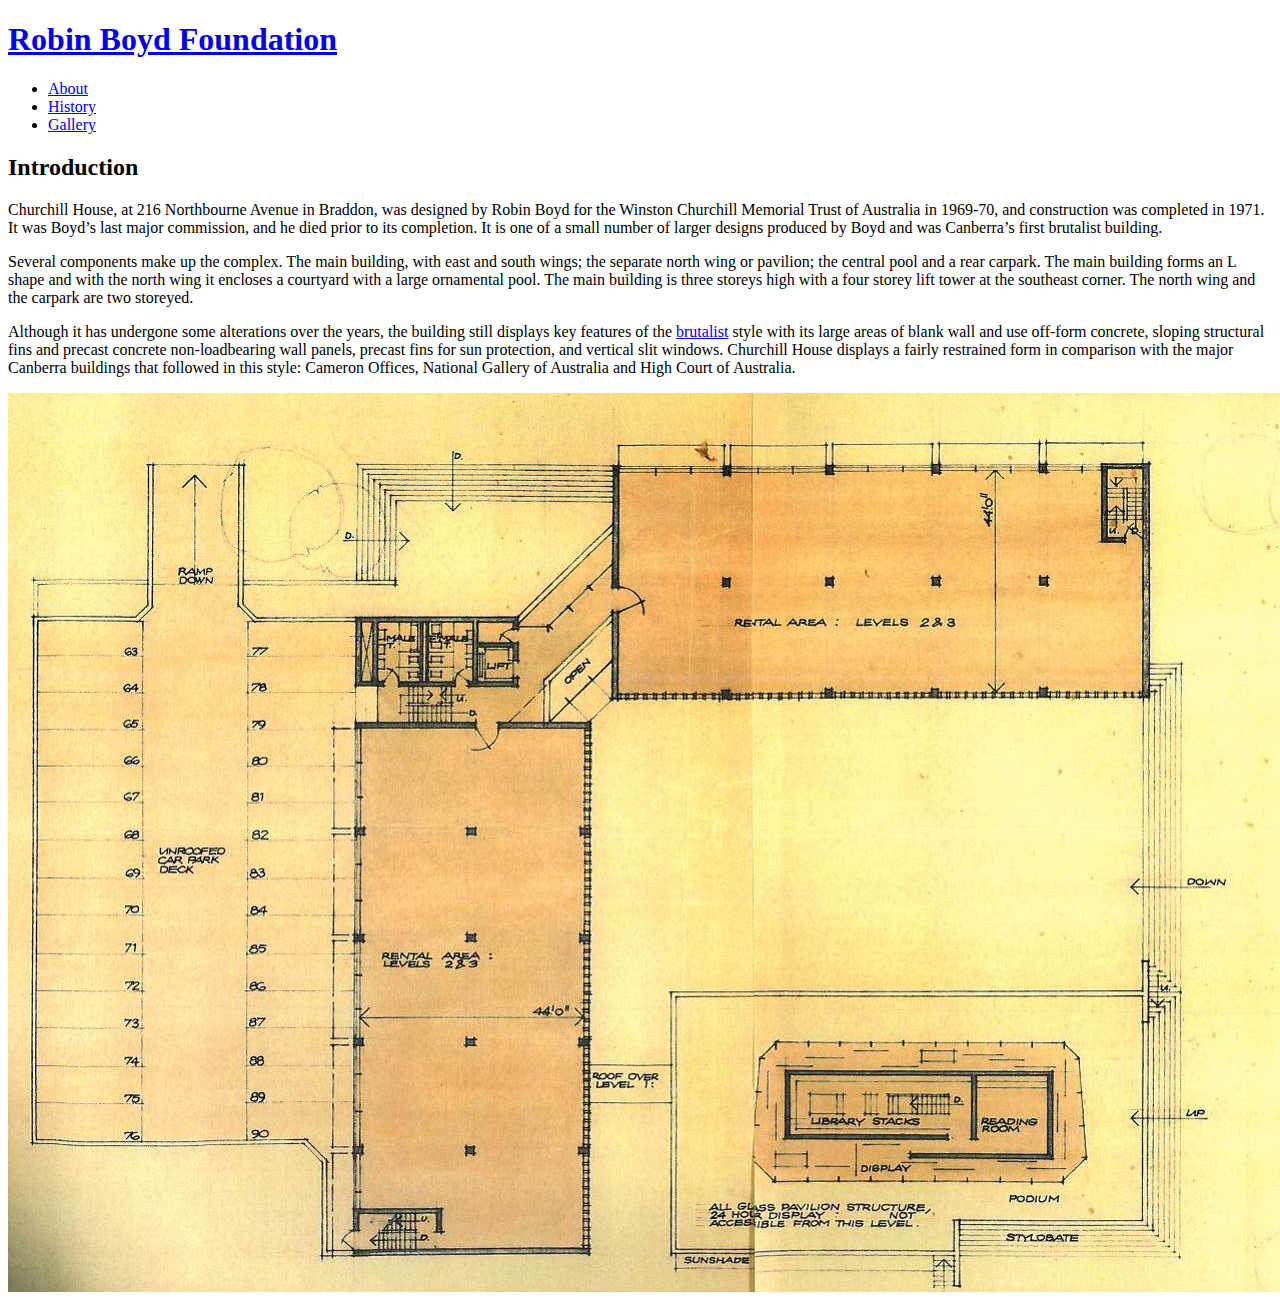
==== Index.html @ 67c18df4 "Validated HTML 5" ====
<!DOCTYPE html>

<html lang="en">

<head>
    <title>Robin Boyd Foundation</title>
    <meta charset="utf-8">
</head> 
    
<body>
     <header>
        <h1><a href="index.html">Robin Boyd Foundation</a></h1>

        <nav>
            <ul>
                <li><a href="about.html">About</a></li>
                <li><a href="history.html">History</a></li>
                <li><a href="gallery.html">Gallery</a></li>
            </ul>

        </nav>
    </header>

    <main>
        <h2>Introduction</h2>

        <p>Churchill House, at 216 Northbourne Avenue in Braddon, was designed by Robin Boyd for the Winston Churchill Memorial Trust of Australia in 1969-70, and construction was completed in 1971. It was Boyd’s last major commission, and he died prior to its completion. It is one of a small number of larger designs produced by Boyd and was Canberra’s first brutalist building.</p>

        <p>Several components make up the complex. The main building, with east and south wings; the separate north wing or pavilion; the central pool and a rear carpark. The main building forms an L shape and with the north wing it encloses a courtyard with a large ornamental pool. The main building is three storeys high with a four storey lift tower at the southeast corner. The north wing and the carpark are two storeyed.</p>

        <p>Although it has undergone some alterations over the years, the building still displays key features of the <a href="https://en.wikipedia.org/wiki/Brutalist_architecture">brutalist</a> style with its large areas of blank wall and use off-form concrete, sloping structural fins and precast concrete non-loadbearing wall panels, precast fins for sun protection, and vertical slit windows. Churchill House displays a fairly restrained form in comparison with the major Canberra buildings that followed in this style: Cameron Offices, National Gallery of Australia and High Court of Australia.</p>
        
        <img src="assets/images/floor_plan.jpg" alt="Churchill Floor Plan">

    </main>

    <footer>


    </footer>

    </body>

</html>
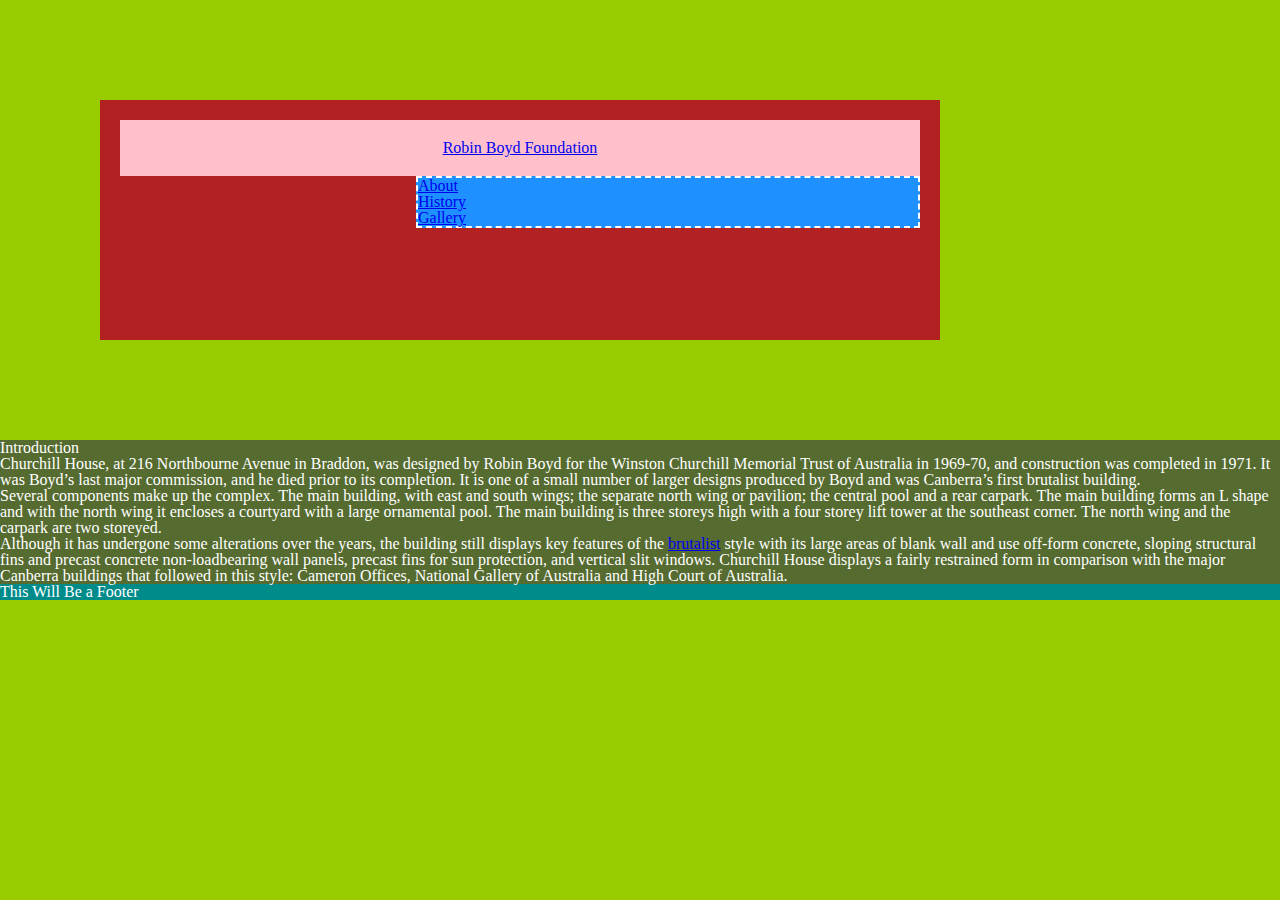
==== commit c12476ba: "Checkpoint 1" ====
--- a/Index.html
+++ b/Index.html
@@ -5,6 +5,9 @@
 <head>
     <title>Robin Boyd Foundation</title>
     <meta charset="utf-8">
+    <link href="assets/css/reset.css" rel="stylesheet" >
+    <link href="assets/css/styles.css" rel="stylesheet" >
+    
 </head> 
     
 <body>
@@ -30,12 +33,12 @@
 
         <p>Although it has undergone some alterations over the years, the building still displays key features of the <a href="https://en.wikipedia.org/wiki/Brutalist_architecture">brutalist</a> style with its large areas of blank wall and use off-form concrete, sloping structural fins and precast concrete non-loadbearing wall panels, precast fins for sun protection, and vertical slit windows. Churchill House displays a fairly restrained form in comparison with the major Canberra buildings that followed in this style: Cameron Offices, National Gallery of Australia and High Court of Australia.</p>
         
-        <img src="assets/images/floor_plan.jpg" alt="Churchill Floor Plan">
+<!--        <img src="assets/images/floor_plan.jpg" alt="Churchill Floor Plan">-->
 
     </main>
 
     <footer>
-
+        <p>This Will Be a Footer</p>
 
     </footer>
 
--- a/assets/css/styles.css
+++ b/assets/css/styles.css
@@ -0,0 +1,35 @@
+body {
+    background-color: #99cc00; 
+    color: #ffffff;
+}
+
+header {
+    background-color: firebrick;
+    height: 200px;
+    width: 800px;
+    margin: 100px;
+    padding: 20px;
+}
+
+h1 {
+    background-color: pink;
+    text-align: center;
+    padding-top: 20px;
+    padding-bottom: 20px;
+/*    display: inline-block;*/
+}
+
+nav {
+    background-color: dodgerblue;
+    border: 2px dashed white; 
+    width: 500px;
+    float: right; 
+}
+
+Main {
+    background-color: darkolivegreen;
+}
+
+footer {
+    background-color: darkcyan;
+}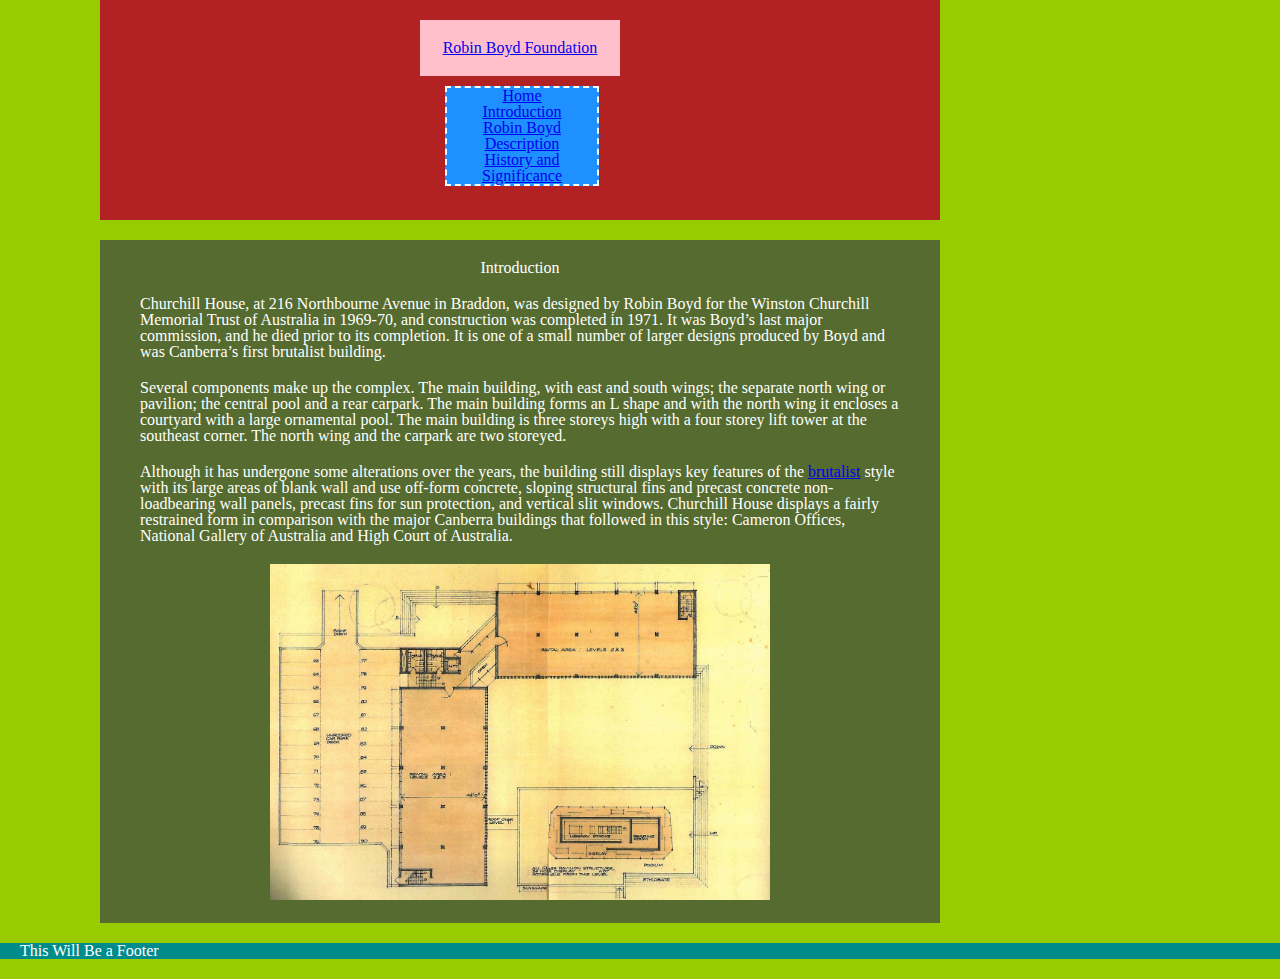
==== commit 260ba289: "Checkpoint 2" ====
--- a/Index.html
+++ b/Index.html
@@ -16,9 +16,11 @@
 
         <nav>
             <ul>
-                <li><a href="about.html">About</a></li>
-                <li><a href="history.html">History</a></li>
-                <li><a href="gallery.html">Gallery</a></li>
+                <li><a href="home.html">Home</a></li> 
+                <li><a href="introduction.html">Introduction</a></li>
+                <li><a href="robinboyd.html">Robin Boyd</a></li>
+                <li><a href="description.html">Description</a></li>
+                <li><a href="historyandsignificance.html">History and Significance</a></li>
             </ul>
 
         </nav>
@@ -33,7 +35,7 @@
 
         <p>Although it has undergone some alterations over the years, the building still displays key features of the <a href="https://en.wikipedia.org/wiki/Brutalist_architecture">brutalist</a> style with its large areas of blank wall and use off-form concrete, sloping structural fins and precast concrete non-loadbearing wall panels, precast fins for sun protection, and vertical slit windows. Churchill House displays a fairly restrained form in comparison with the major Canberra buildings that followed in this style: Cameron Offices, National Gallery of Australia and High Court of Australia.</p>
         
-<!--        <img src="assets/images/floor_plan.jpg" alt="Churchill Floor Plan">-->
+        <img src="assets/images/floor_plan.jpg" alt="Churchill Floor Plan">
 
     </main>
 
--- a/assets/css/styles.css
+++ b/assets/css/styles.css
@@ -1,33 +1,64 @@
 body {
     background-color: #99cc00; 
     color: #ffffff;
+
 }
 
 header {
     background-color: firebrick;
-    height: 200px;
+    height: 180px;
     width: 800px;
-    margin: 100px;
+    margin-left: 100px;
+    margin-bottom: 20px;
     padding: 20px;
 }
 
 h1 {
+    width: 200px;
+    margin-left: 300px;
+    margin-bottom: 10px;
     background-color: pink;
     text-align: center;
     padding-top: 20px;
     padding-bottom: 20px;
+    
 /*    display: inline-block;*/
 }
 
 nav {
     background-color: dodgerblue;
     border: 2px dashed white; 
-    width: 500px;
-    float: right; 
+    width: 150px;
+    margin-left: 325px;
+    text-align: center;
+/*    float: left; */
+}
+
+H2 {
+    text-align: center;
+    margin-bottom: 20px;
+    
 }
 
 Main {
     background-color: darkolivegreen;
+    width: 800px;
+    margin-left: 100px;
+    text-align: left;
+    padding: 20px
+        
+}
+
+p {
+    margin: 20px;
+    
+}
+
+img {
+    width: 500px;
+    margin-left: 150px;
+/*    margin: 150px;*/
+    
 }
 
 footer {
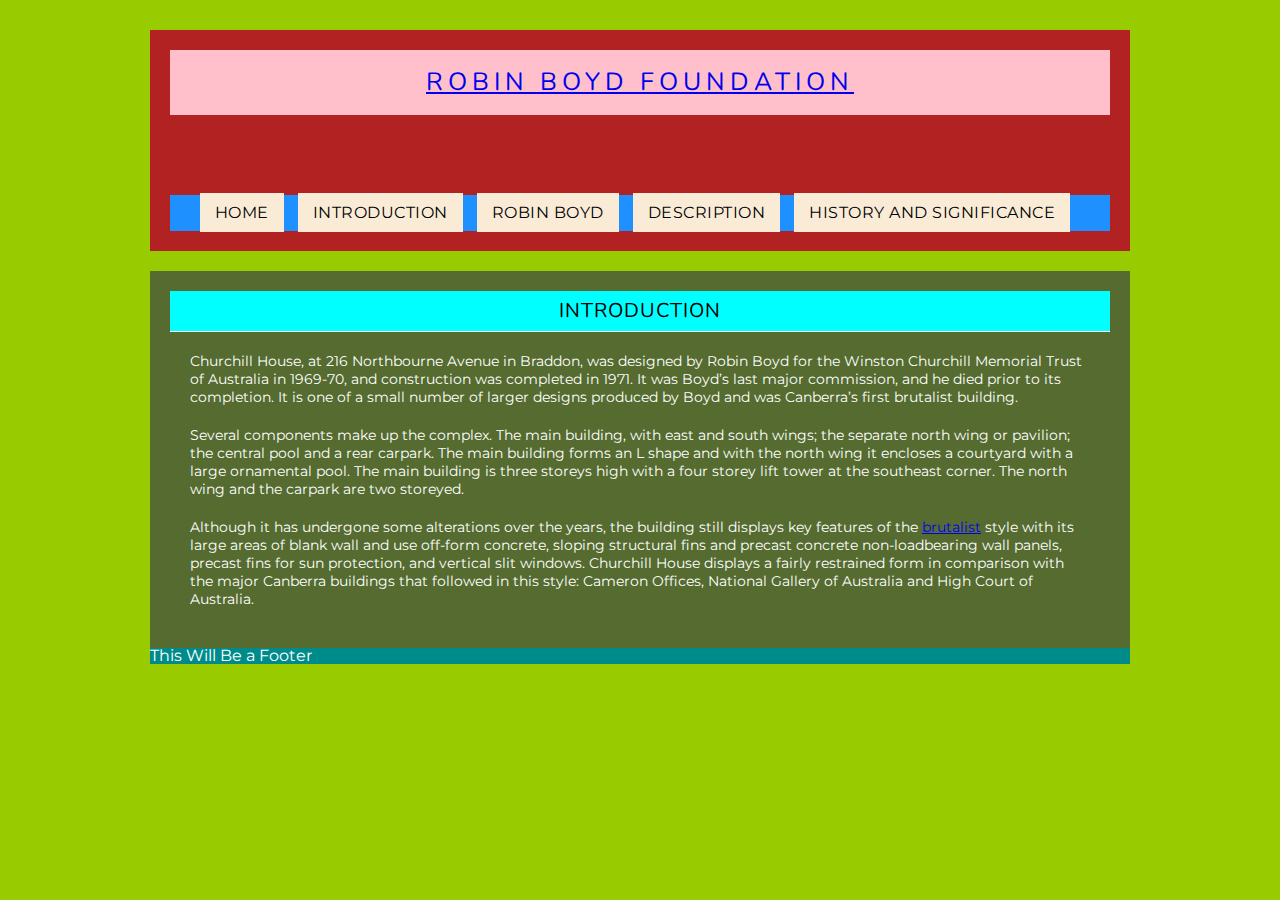
==== commit 74b4db58: "Check point 3" ====
--- a/Index.html
+++ b/Index.html
@@ -11,8 +11,9 @@
 </head> 
     
 <body>
+    <div class="wrapper">
      <header>
-        <h1><a href="index.html">Robin Boyd Foundation</a></h1>
+        <h1><a href="index.html">ROBIN BOYD FOUNDATION</a></h1>
 
         <nav>
             <ul>
@@ -27,7 +28,7 @@
     </header>
 
     <main>
-        <h2>Introduction</h2>
+        <h2>INTRODUCTION</h2>
 
         <p>Churchill House, at 216 Northbourne Avenue in Braddon, was designed by Robin Boyd for the Winston Churchill Memorial Trust of Australia in 1969-70, and construction was completed in 1971. It was Boyd’s last major commission, and he died prior to its completion. It is one of a small number of larger designs produced by Boyd and was Canberra’s first brutalist building.</p>
 
@@ -35,7 +36,7 @@
 
         <p>Although it has undergone some alterations over the years, the building still displays key features of the <a href="https://en.wikipedia.org/wiki/Brutalist_architecture">brutalist</a> style with its large areas of blank wall and use off-form concrete, sloping structural fins and precast concrete non-loadbearing wall panels, precast fins for sun protection, and vertical slit windows. Churchill House displays a fairly restrained form in comparison with the major Canberra buildings that followed in this style: Cameron Offices, National Gallery of Australia and High Court of Australia.</p>
         
-        <img src="assets/images/floor_plan.jpg" alt="Churchill Floor Plan">
+<!--        <img src="assets/images/floor_plan.jpg" alt="Churchill Floor Plan">-->
 
     </main>
 
@@ -43,7 +44,7 @@
         <p>This Will Be a Footer</p>
 
     </footer>
-
+    </div>
     </body>
 
 </html>
--- a/assets/css/styles.css
+++ b/assets/css/styles.css
@@ -1,66 +1,139 @@
+@import url('https://fonts.googleapis.com/css?family=Lato|Montserrat|Nunito:400,600&display=swap');
+
 body {
-    background-color: #99cc00; 
+    background-color: #99cc00;
     color: #ffffff;
+
+    /*    make sure you set family and size on body*/
+    /*    font family has order, 1st and then fall backs*/
+
+    font-family: 'Montserrat', sans-serif;
+    font-size: 16px;
+
+
+    /* typography*/
+
+}
+
+h1,
+h2,
+h3,
+h4,
+h5,
+h6 {
+    font-family: 'Nunito', sans-serif;
+    margin-bottom: 80px;
+
+}
+
+h1 {
+    /*    width: 200px;*/
+    /*    margin-left: 365px;*/
+    background-color: pink;
+    text-decoration: none;
+    text-align: center;
+    padding-top: 20px;
+    padding-bottom: 20px;
+    font-size: 25px;
+    letter-spacing: 5px;
+    /*    display: inline-block;*/
+}
+
+h2 {
+    text-align: center;
+    margin-bottom: 20px;
+    font-size: 20px;
+    border-bottom: 1px solid white;
+    padding-bottom: 10px;
+    padding-top: 10px;
+    letter-spacing: 1px;
+    color: #000000;
+    background-color: aqua;
+    /*    font-weight: bold;*/
+
+}
+
+h3 {
+    font-size: 18px;
+
+}
+
+main p {
+    font-size: 14px;
+    line-height: 18px;
+    margin-bottom: 20px;
+    margin-left: 20px;
+    margin-right: 20px;
+    /*typography end*/
+
+}
+
+/*main containers*/
+
+.wrapper {
+    width: 980px;
+    /*    TOP RIGHT BOTTOM LEFT*/
+    margin: 30px auto 0px auto;
 
 }
 
 header {
     background-color: firebrick;
-    height: 180px;
-    width: 800px;
-    margin-left: 100px;
+    /*    height: 180px;*/
+    /*    width: 800px;*/
+    /*    margin-left: 100px;*/
     margin-bottom: 20px;
     padding: 20px;
 }
 
-h1 {
-    width: 200px;
-    margin-left: 300px;
-    margin-bottom: 10px;
-    background-color: pink;
-    text-align: center;
-    padding-top: 20px;
-    padding-bottom: 20px;
-    
-/*    display: inline-block;*/
-}
+/*navigation items*/
 
 nav {
     background-color: dodgerblue;
-    border: 2px dashed white; 
-    width: 150px;
-    margin-left: 325px;
+    /*    border: 2px dashed white;*/
+    /*    width: 600px;*/
+    /*    margin-left: 365px;*/
     text-align: center;
-/*    float: left; */
+    text-transform: uppercase;
+    padding: 10px;
+    /*    float: left; */
 }
 
-H2 {
-    text-align: center;
-    margin-bottom: 20px;
-    
+nav ul li {
+    display: inline;
+    margin-right: 10px;
+
 }
+
+nav ul li a {
+    color: black;
+    text-decoration: none;
+    background-color: antiquewhite;
+    padding: 10px 15px;
+    letter-spacing: 0.5px;
+}
+
+nav ul li a:hover {
+    background-color: aqua;
+}
+
+/*navigation end*/
 
 Main {
     background-color: darkolivegreen;
-    width: 800px;
-    margin-left: 100px;
+    /*    width: 800px;*/
+    /*    margin-left: 100px;*/
     text-align: left;
     padding: 20px
-        
-}
-
-p {
-    margin: 20px;
-    
 }
 
 img {
     width: 500px;
     margin-left: 150px;
-/*    margin: 150px;*/
-    
+    /*    margin: 150px;*/
+
 }
 
 footer {
     background-color: darkcyan;
-}+}
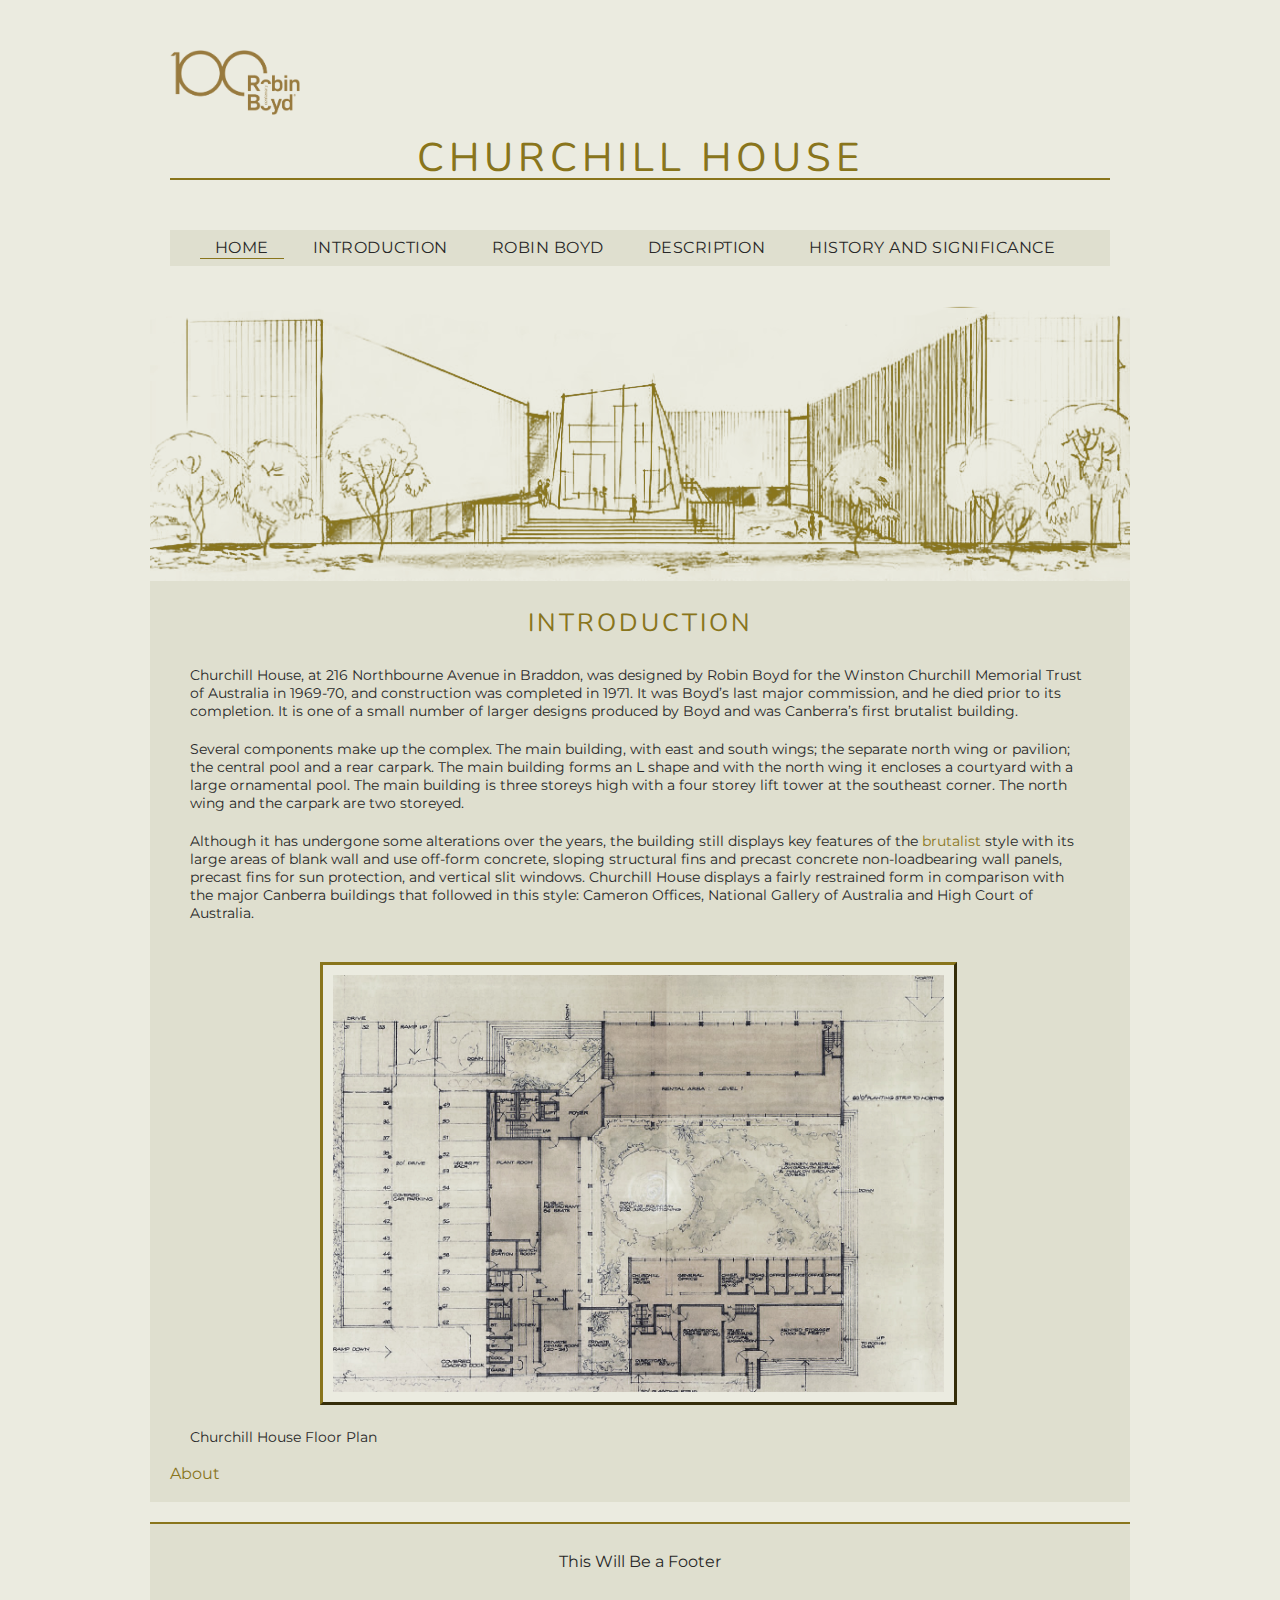
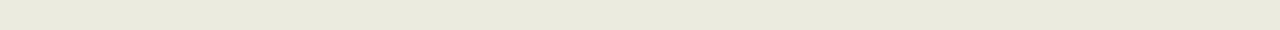
==== commit 9931353a: "Checkpoint 2/07/2019" ====
--- a/Index.html
+++ b/Index.html
@@ -3,48 +3,72 @@
 <html lang="en">
 
 <head>
-    <title>Robin Boyd Foundation</title>
+    <title>Churchill House</title>
     <meta charset="utf-8">
-    <link href="assets/css/reset.css" rel="stylesheet" >
-    <link href="assets/css/styles.css" rel="stylesheet" >
-    
-</head> 
-    
+    <link href="assets/css/reset.css" rel="stylesheet">
+    <link href="assets/css/styles.css" rel="stylesheet">
+
+</head>
+
 <body>
     <div class="wrapper">
-     <header>
-        <h1><a href="index.html">ROBIN BOYD FOUNDATION</a></h1>
+        <header>
 
-        <nav>
-            <ul>
-                <li><a href="home.html">Home</a></li> 
-                <li><a href="introduction.html">Introduction</a></li>
-                <li><a href="robinboyd.html">Robin Boyd</a></li>
-                <li><a href="description.html">Description</a></li>
-                <li><a href="historyandsignificance.html">History and Significance</a></li>
-            </ul>
+            <a href="home.html"><img src="assets/images/robin_boyd_100.png" alt="Robin Boyd 100" class="mainlogo"></a>
 
-        </nav>
-    </header>
+            <h1><a href="index.html">Churchill House</a></h1>
 
-    <main>
-        <h2>INTRODUCTION</h2>
+            <nav>
+                <ul>
+                    <li><a href="index.html" class="currentpage">Home</a></li>
+                    <li><a href="introduction.html">Introduction</a></li>
+                    <li><a href="robinboyd.html">Robin Boyd</a></li>
+                    <li><a href="description.html">Description</a></li>
+                    <li><a href="historyandsignificance.html">History and Significance</a></li>
+                </ul>
 
-        <p>Churchill House, at 216 Northbourne Avenue in Braddon, was designed by Robin Boyd for the Winston Churchill Memorial Trust of Australia in 1969-70, and construction was completed in 1971. It was Boyd’s last major commission, and he died prior to its completion. It is one of a small number of larger designs produced by Boyd and was Canberra’s first brutalist building.</p>
+            </nav>
+        </header>
 
-        <p>Several components make up the complex. The main building, with east and south wings; the separate north wing or pavilion; the central pool and a rear carpark. The main building forms an L shape and with the north wing it encloses a courtyard with a large ornamental pool. The main building is three storeys high with a four storey lift tower at the southeast corner. The north wing and the carpark are two storeyed.</p>
+        <div class="hero">
+            <!--            image set in css-->
 
-        <p>Although it has undergone some alterations over the years, the building still displays key features of the <a href="https://en.wikipedia.org/wiki/Brutalist_architecture">brutalist</a> style with its large areas of blank wall and use off-form concrete, sloping structural fins and precast concrete non-loadbearing wall panels, precast fins for sun protection, and vertical slit windows. Churchill House displays a fairly restrained form in comparison with the major Canberra buildings that followed in this style: Cameron Offices, National Gallery of Australia and High Court of Australia.</p>
-        
-<!--        <img src="assets/images/floor_plan.jpg" alt="Churchill Floor Plan">-->
+        </div>
 
-    </main>
+        <main>
+            <h2>INTRODUCTION</h2>
 
-    <footer>
-        <p>This Will Be a Footer</p>
+            <div class="text-container">
 
-    </footer>
+                <p>Churchill House, at 216 Northbourne Avenue in Braddon, was designed by Robin Boyd for the Winston Churchill Memorial Trust of Australia in 1969-70, and construction was completed in 1971. It was Boyd’s last major commission, and he died prior to its completion. It is one of a small number of larger designs produced by Boyd and was Canberra’s first brutalist building.</p>
+
+                <p>Several components make up the complex. The main building, with east and south wings; the separate north wing or pavilion; the central pool and a rear carpark. The main building forms an L shape and with the north wing it encloses a courtyard with a large ornamental pool. The main building is three storeys high with a four storey lift tower at the southeast corner. The north wing and the carpark are two storeyed.</p>
+
+                <p>Although it has undergone some alterations over the years, the building still displays key features of the <a href="https://en.wikipedia.org/wiki/Brutalist_architecture">brutalist</a> style with its large areas of blank wall and use off-form concrete, sloping structural fins and precast concrete non-loadbearing wall panels, precast fins for sun protection, and vertical slit windows. Churchill House displays a fairly restrained form in comparison with the major Canberra buildings that followed in this style: Cameron Offices, National Gallery of Australia and High Court of Australia.</p>
+
+                <img src="assets/images/churchill-house-19.edit.jpg" alt="Churchill Floor Plan" class="leftimg">
+
+                <p>Churchill House Floor Plan</p>
+
+                <a href="about.html">About</a>
+
+            </div>
+
+
+
+            <!--            <img src="assets/images/floor_plan.jpg" alt="Churchill Floor Plan" class="leftimg">-->
+
+            <!--            <img src="assets/images/churchill-house-4.jpg" alt="Main Banner" class="leftimg">-->
+
+
+
+        </main>
+
+        <footer>
+            <p>This Will Be a Footer</p>
+
+        </footer>
     </div>
-    </body>
+</body>
 
 </html>
--- a/assets/css/styles.css
+++ b/assets/css/styles.css
@@ -1,8 +1,8 @@
 @import url('https://fonts.googleapis.com/css?family=Lato|Montserrat|Nunito:400,600&display=swap');
 
 body {
-    background-color: #99cc00;
-    color: #ffffff;
+    background-color: #ebebe0;
+    color: #282828;
 
     /*    make sure you set family and size on body*/
     /*    font family has order, 1st and then fall backs*/
@@ -10,11 +10,14 @@
     font-family: 'Montserrat', sans-serif;
     font-size: 16px;
 
-
-    /* typography*/
-
-}
-
+}
+
+.mainlogo {
+    width: 130px;
+
+}
+
+/* typography*/
 h1,
 h2,
 h3,
@@ -22,43 +25,50 @@
 h5,
 h6 {
     font-family: 'Nunito', sans-serif;
-    margin-bottom: 80px;
-
-}
-
+}
+
+/*robin boyd heading*/
 h1 {
+    color: #89751c;
+    font-size: 40px;
+    text-transform: uppercase;
+    letter-spacing: 5px;
+    text-decoration: none;
+    text-align: center;
+    padding-top: 20px;
+    border-bottom: 2px solid #89751c;
+    /*    padding-bottom: 60px;*/
     /*    width: 200px;*/
-    /*    margin-left: 365px;*/
-    background-color: pink;
-    text-decoration: none;
-    text-align: center;
-    padding-top: 20px;
-    padding-bottom: 20px;
+    /*        margin-left: 365px;*/
+    /*    background-color: pink;*/
+    /*    font-weight: bold;*/
+    /*        display: inline-block;*/
+}
+
+/*introduction*/
+h2 {
+    color: #89751c;
     font-size: 25px;
-    letter-spacing: 5px;
-    /*    display: inline-block;*/
-}
-
-h2 {
-    text-align: center;
-    margin-bottom: 20px;
-    font-size: 20px;
-    border-bottom: 1px solid white;
+    letter-spacing: 3px;
+    text-align: center;
+    margin-bottom: 20px;
     padding-bottom: 10px;
     padding-top: 10px;
-    letter-spacing: 1px;
-    color: #000000;
-    background-color: aqua;
+    /*    border-bottom: 1px solid white;*/
+    /*    background-color: aqua;*/
     /*    font-weight: bold;*/
 
 }
 
+/*n/a ATM*/
 h3 {
     font-size: 18px;
 
 }
 
+/*paragraph*/
 main p {
+    color: 282828;
     font-size: 14px;
     line-height: 18px;
     margin-bottom: 20px;
@@ -68,34 +78,66 @@
 
 }
 
+.text-container {
+    /*    width: 70%;*/
+}
+
+/*anchor style*/
+
+/*color of defult link - untouched*/
+a {
+    color: #89751c;
+    text-decoration: none;
+    /*    background-color: black;*/
+}
+
+/*hovered over the link*/
+a:hover {
+    font-weight: bold;
+    /*    text-decoration: underline;*/
+}
+
+/*link appearance after being visited*/
+a:visited {
+    /*    color: darkgrey;*/
+}
+
+/*holding the link down*/
+a:active {
+    color: black;
+}
+
+
 /*main containers*/
 
 .wrapper {
     width: 980px;
     /*    TOP RIGHT BOTTOM LEFT*/
-    margin: 30px auto 0px auto;
+    margin: 30px auto 30px auto;
 
 }
 
 header {
-    background-color: firebrick;
+    /*    background-color: firebrick;*/
+    margin-bottom: 20px;
+    padding: 20px;
     /*    height: 180px;*/
     /*    width: 800px;*/
     /*    margin-left: 100px;*/
-    margin-bottom: 20px;
-    padding: 20px;
 }
 
 /*navigation items*/
 
 nav {
-    background-color: dodgerblue;
-    /*    border: 2px dashed white;*/
-    /*    width: 600px;*/
-    /*    margin-left: 365px;*/
+    /*    background-color: dodgerblue;*/
+    background-color: #DFDFCF;
     text-align: center;
     text-transform: uppercase;
     padding: 10px;
+    margin-top: 50px;
+    /*        border: 2px outset #89751c;*/
+    /*        width: 980px;*/
+    /*    margin-left: 365px;*/
     /*    float: left; */
 }
 
@@ -106,34 +148,70 @@
 }
 
 nav ul li a {
-    color: black;
-    text-decoration: none;
-    background-color: antiquewhite;
-    padding: 10px 15px;
+    color: #282828;
     letter-spacing: 0.5px;
+    text-decoration: none;
+    padding: 1px 15px;
+    /*    padding: 10px 15px;*/
+    /*    background-color: antiquewhite;*/
+
+
 }
 
 nav ul li a:hover {
-    background-color: aqua;
-}
+    text-decoration: none;
+    border-bottom: 1px solid #89751c;
+    /*    background-color: aqua;*/
+
+}
+
+nav ul li a.currentpage {
+    text-decoration: none;
+    border-bottom: 1px solid #89751c;
+    /*    font-weight: bold;*/
+
+}
+
+nav ul li a:visited {
+    color: 282828;
+}
+
 
 /*navigation end*/
 
+.hero {
+    min-height: 275px;
+    background-image: url(../images/churchill_banner.png);
+    background-repeat: no-repeat;
+    background-size: cover;
+    background-position: top;
+    /*    background-color: aqua*/
+}
+
 Main {
-    background-color: darkolivegreen;
+    /*    background-color: darkolivegreen;*/
+    background-color: #DFDFCF;
+    overflow: auto;
+    text-align: left;
+    padding: 20px;
+    margin-bottom: 20px;
     /*    width: 800px;*/
     /*    margin-left: 100px;*/
-    text-align: left;
-    padding: 20px
-}
-
-img {
-    width: 500px;
-    margin-left: 150px;
-    /*    margin: 150px;*/
-
+
+}
+
+.leftimg {
+    background-color: #ebebe0;
+    width: 65%;
+    border: 3px outset #89751c;
+    padding: 10px;
+    margin: 20px 150px;
+    /*    float: right;*/
 }
 
 footer {
-    background-color: darkcyan;
-}
+    background-color: #DFDFCF;
+    text-align: center;
+    padding: 30px;
+    border-top: 2px solid #89751c
+}
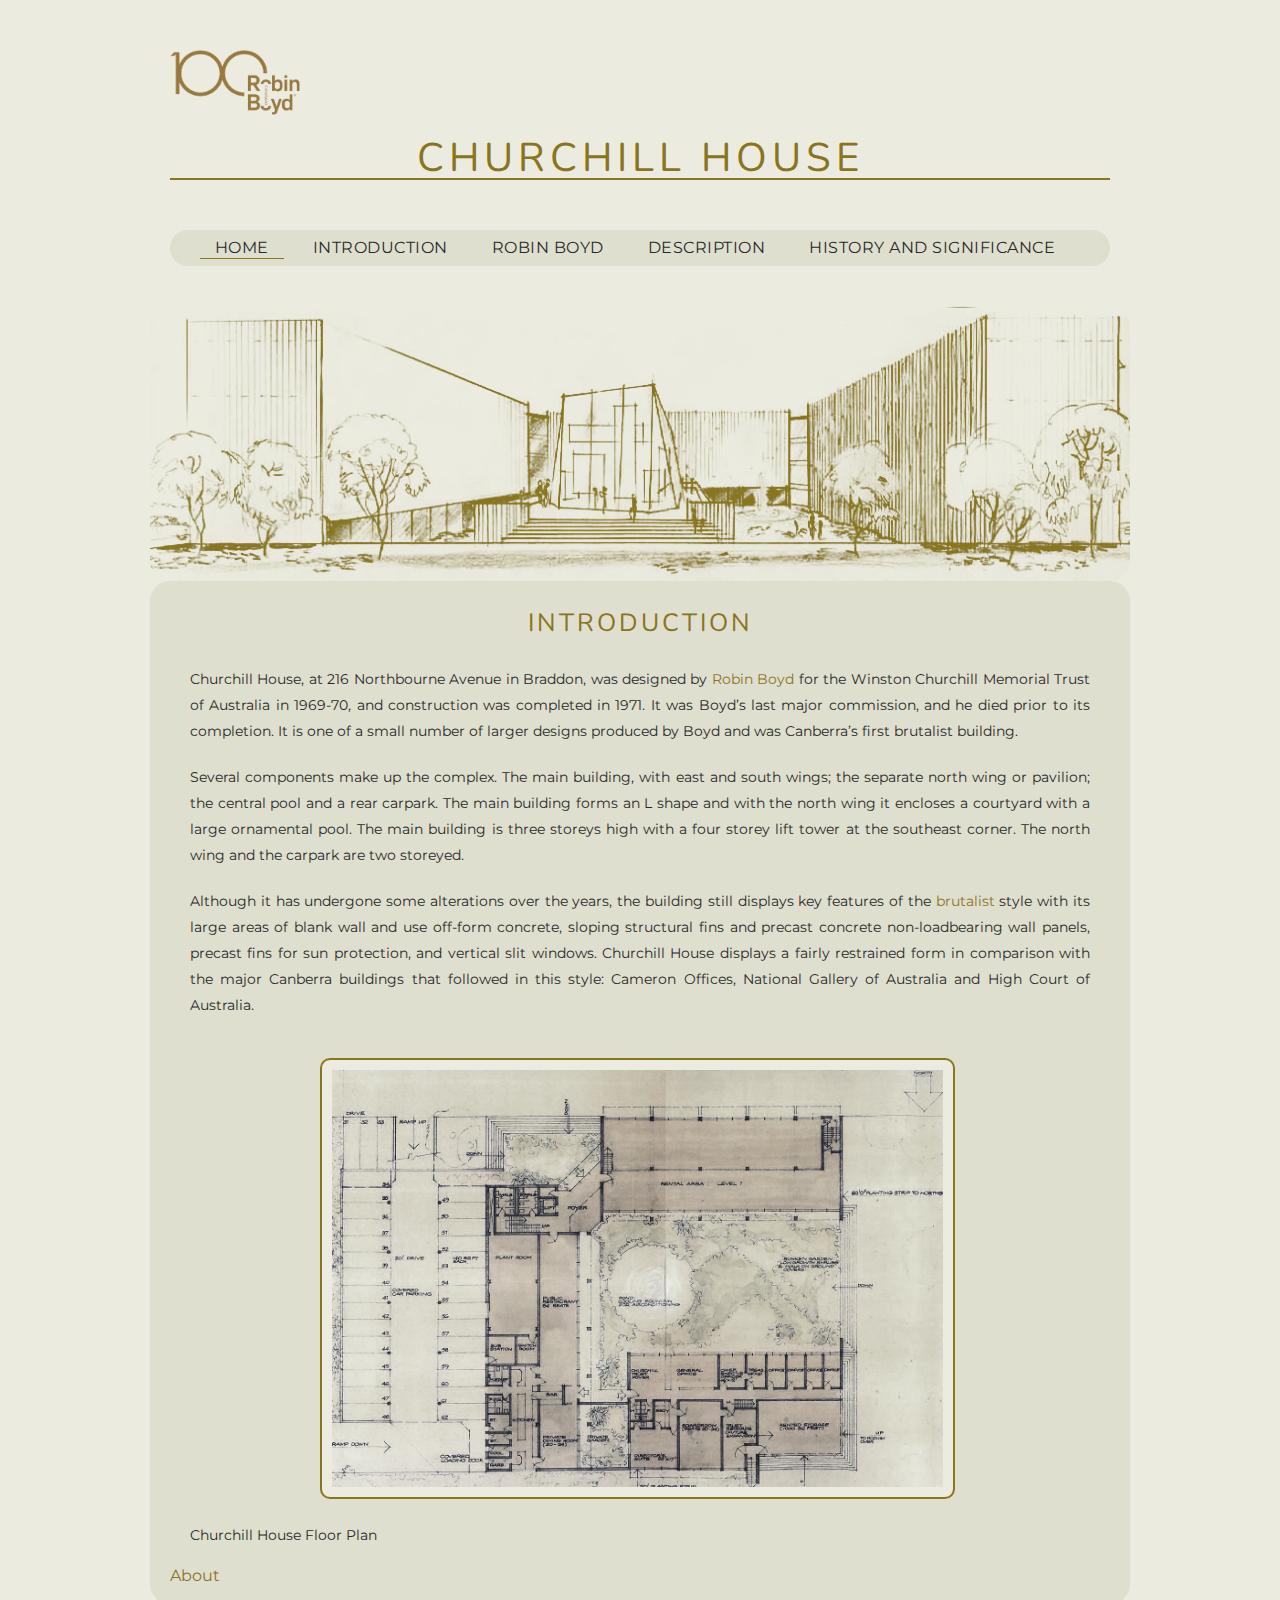
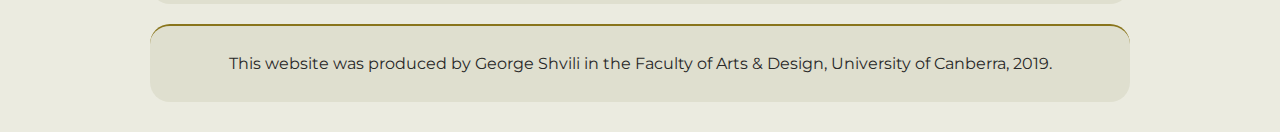
==== commit bd5173a5: "Check Point 02/07/2019" ====
--- a/Index.html
+++ b/Index.html
@@ -36,11 +36,12 @@
         </div>
 
         <main>
+
             <h2>INTRODUCTION</h2>
 
             <div class="text-container">
 
-                <p>Churchill House, at 216 Northbourne Avenue in Braddon, was designed by Robin Boyd for the Winston Churchill Memorial Trust of Australia in 1969-70, and construction was completed in 1971. It was Boyd’s last major commission, and he died prior to its completion. It is one of a small number of larger designs produced by Boyd and was Canberra’s first brutalist building.</p>
+                <p>Churchill House, at 216 Northbourne Avenue in Braddon, was designed by <a href="robinboyd.html">Robin Boyd</a> for the Winston Churchill Memorial Trust of Australia in 1969-70, and construction was completed in 1971. It was Boyd’s last major commission, and he died prior to its completion. It is one of a small number of larger designs produced by Boyd and was Canberra’s first brutalist building.</p>
 
                 <p>Several components make up the complex. The main building, with east and south wings; the separate north wing or pavilion; the central pool and a rear carpark. The main building forms an L shape and with the north wing it encloses a courtyard with a large ornamental pool. The main building is three storeys high with a four storey lift tower at the southeast corner. The north wing and the carpark are two storeyed.</p>
 
@@ -54,18 +55,15 @@
 
             </div>
 
-
-
             <!--            <img src="assets/images/floor_plan.jpg" alt="Churchill Floor Plan" class="leftimg">-->
 
             <!--            <img src="assets/images/churchill-house-4.jpg" alt="Main Banner" class="leftimg">-->
 
 
-
         </main>
 
         <footer>
-            <p>This Will Be a Footer</p>
+            <p>This website was produced by George Shvili in the Faculty of Arts &amp; Design, University of Canberra, 2019.</p>
 
         </footer>
     </div>
--- a/assets/css/styles.css
+++ b/assets/css/styles.css
@@ -70,7 +70,8 @@
 main p {
     color: 282828;
     font-size: 14px;
-    line-height: 18px;
+    text-align: justify;
+    line-height: 26px;
     margin-bottom: 20px;
     margin-left: 20px;
     margin-right: 20px;
@@ -79,6 +80,7 @@
 }
 
 .text-container {
+    
     /*    width: 70%;*/
 }
 
@@ -133,6 +135,7 @@
     background-color: #DFDFCF;
     text-align: center;
     text-transform: uppercase;
+    border-radius: 20px;
     padding: 10px;
     margin-top: 50px;
     /*        border: 2px outset #89751c;*/
@@ -185,6 +188,7 @@
     background-repeat: no-repeat;
     background-size: cover;
     background-position: top;
+    border-radius: 20px;
     /*    background-color: aqua*/
 }
 
@@ -192,6 +196,7 @@
     /*    background-color: darkolivegreen;*/
     background-color: #DFDFCF;
     overflow: auto;
+    border-radius: 20px;
     text-align: left;
     padding: 20px;
     margin-bottom: 20px;
@@ -203,7 +208,8 @@
 .leftimg {
     background-color: #ebebe0;
     width: 65%;
-    border: 3px outset #89751c;
+    border: 2px solid #89751c;
+    border-radius: 10px;
     padding: 10px;
     margin: 20px 150px;
     /*    float: right;*/
@@ -212,6 +218,7 @@
 footer {
     background-color: #DFDFCF;
     text-align: center;
+    border-radius: 20px;
     padding: 30px;
     border-top: 2px solid #89751c
 }
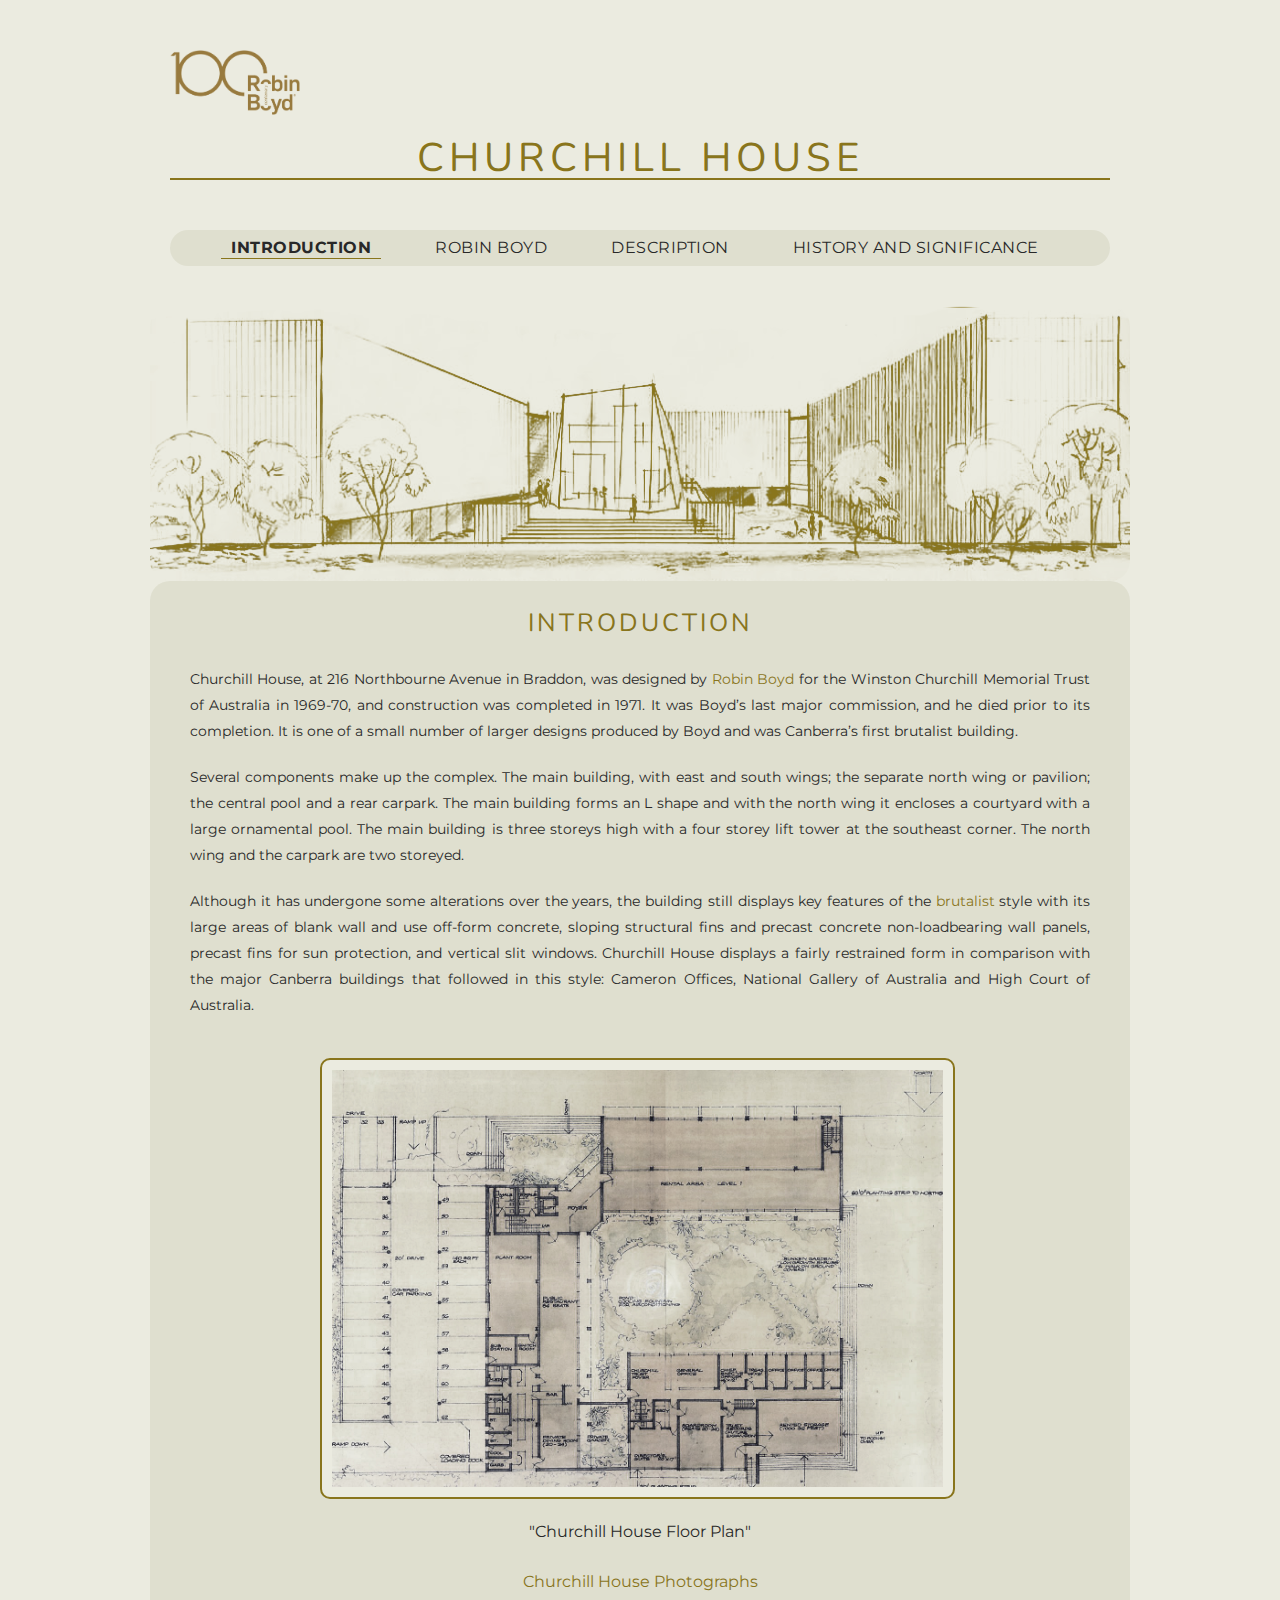
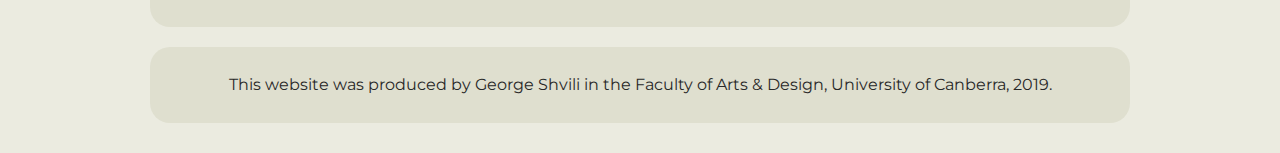
==== commit f04a6056: "Checkpoint 04/07/2019" ====
--- a/Index.html
+++ b/Index.html
@@ -20,8 +20,7 @@
 
             <nav>
                 <ul>
-                    <li><a href="index.html" class="currentpage">Home</a></li>
-                    <li><a href="introduction.html">Introduction</a></li>
+                    <li><a href="introduction.html" class="currentpage">Introduction</a></li>
                     <li><a href="robinboyd.html">Robin Boyd</a></li>
                     <li><a href="description.html">Description</a></li>
                     <li><a href="historyandsignificance.html">History and Significance</a></li>
@@ -48,12 +47,17 @@
                 <p>Although it has undergone some alterations over the years, the building still displays key features of the <a href="https://en.wikipedia.org/wiki/Brutalist_architecture">brutalist</a> style with its large areas of blank wall and use off-form concrete, sloping structural fins and precast concrete non-loadbearing wall panels, precast fins for sun protection, and vertical slit windows. Churchill House displays a fairly restrained form in comparison with the major Canberra buildings that followed in this style: Cameron Offices, National Gallery of Australia and High Court of Australia.</p>
 
                 <img src="assets/images/churchill-house-19.edit.jpg" alt="Churchill Floor Plan" class="leftimg">
+                
+                </div>
+            
+            <div class="img-info-floor-plan">
+                
+                <div>"Churchill House Floor Plan" </div>
 
-                <p>Churchill House Floor Plan</p>
-
-                <a href="about.html">About</a>
+                <a href="history.html">Churchill House Photographs</a>
 
             </div>
+
 
             <!--            <img src="assets/images/floor_plan.jpg" alt="Churchill Floor Plan" class="leftimg">-->
 
--- a/assets/css/styles.css
+++ b/assets/css/styles.css
@@ -63,6 +63,7 @@
 /*n/a ATM*/
 h3 {
     font-size: 18px;
+    text-align: center;
 
 }
 
@@ -84,6 +85,11 @@
     /*    width: 70%;*/
 }
 
+.img-info-floor-plan {
+    text-align: center;
+    line-height: 50px;
+}
+
 /*anchor style*/
 
 /*color of defult link - untouched*/
@@ -154,7 +160,8 @@
     color: #282828;
     letter-spacing: 0.5px;
     text-decoration: none;
-    padding: 1px 15px;
+    padding: 1px 10px;
+    margin: 1px 15px;
     /*    padding: 10px 15px;*/
     /*    background-color: antiquewhite;*/
 
@@ -171,6 +178,7 @@
 nav ul li a.currentpage {
     text-decoration: none;
     border-bottom: 1px solid #89751c;
+    font-weight: bold;
     /*    font-weight: bold;*/
 
 }
@@ -211,7 +219,7 @@
     border: 2px solid #89751c;
     border-radius: 10px;
     padding: 10px;
-    margin: 20px 150px;
+    margin: 20px 150px 5px;
     /*    float: right;*/
 }
 
@@ -220,5 +228,5 @@
     text-align: center;
     border-radius: 20px;
     padding: 30px;
-    border-top: 2px solid #89751c
-}
+/*    border-top: 2px solid #89751c*/
+}
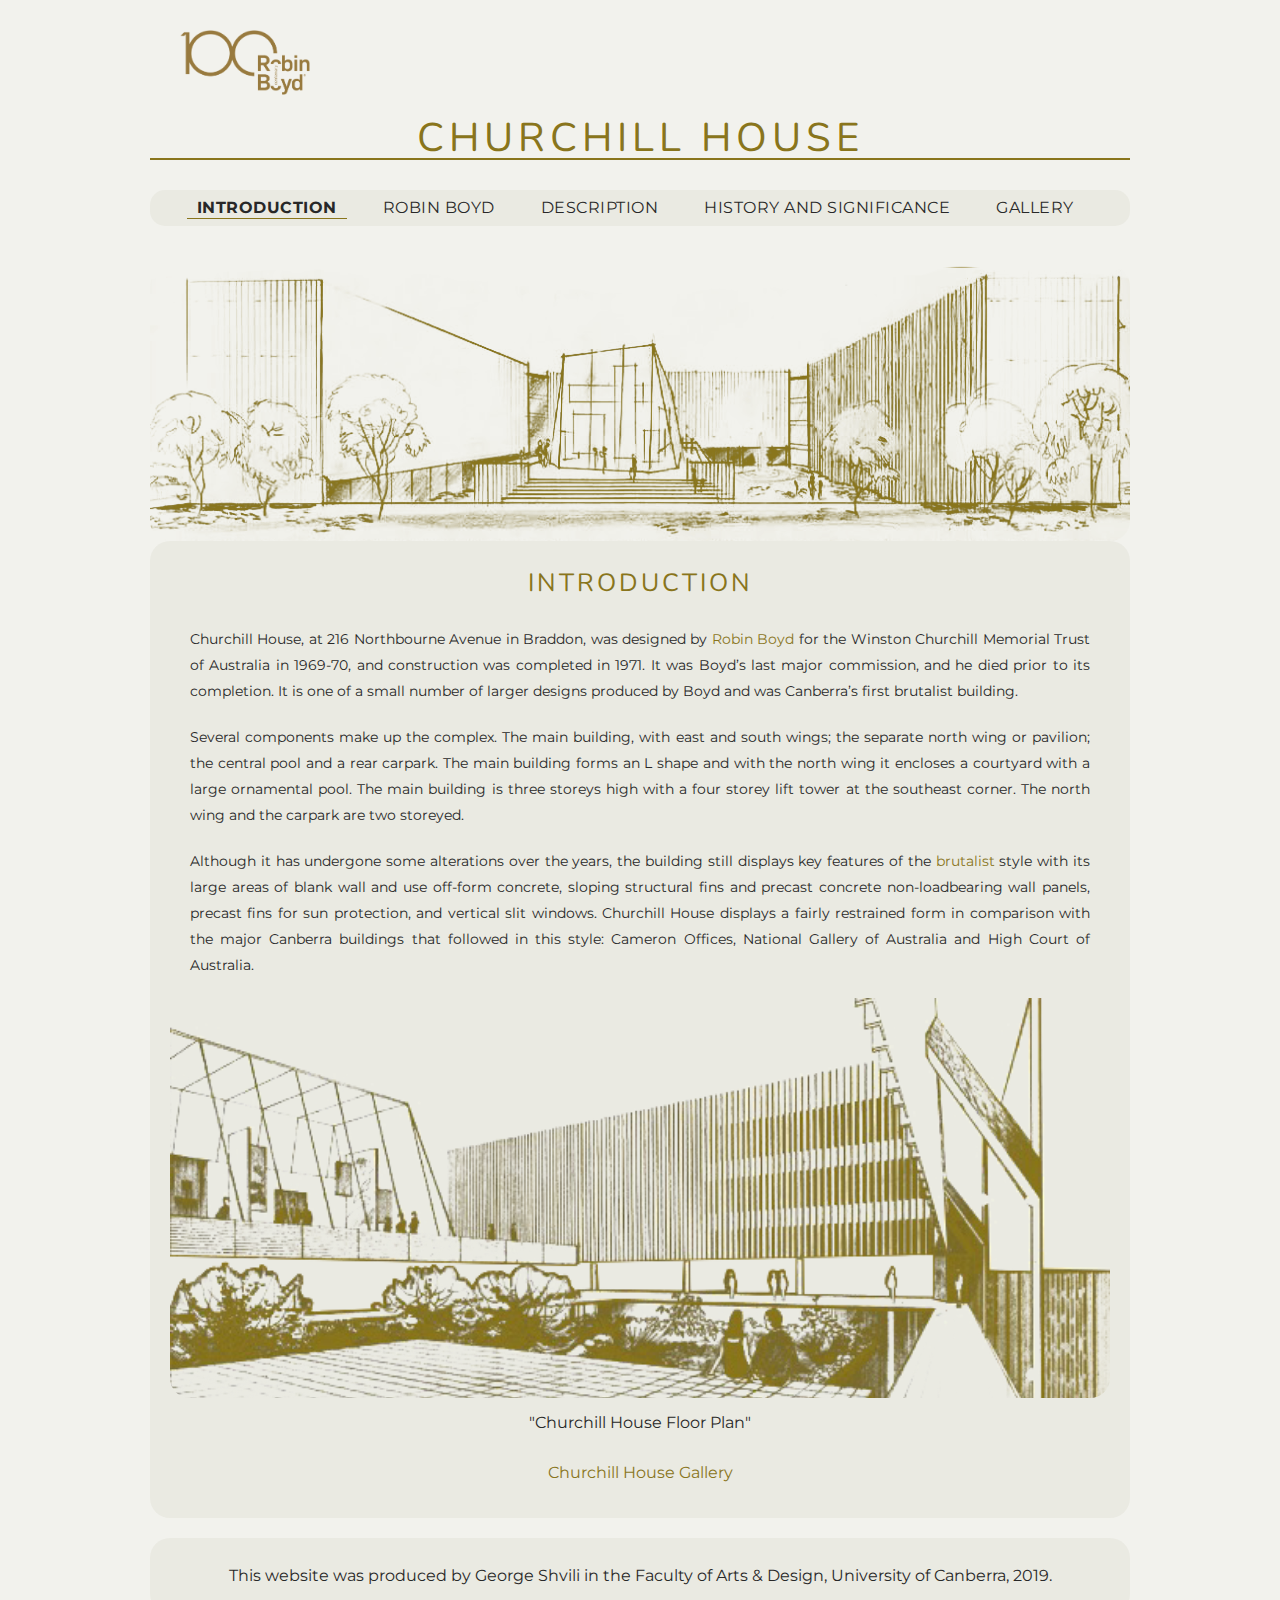
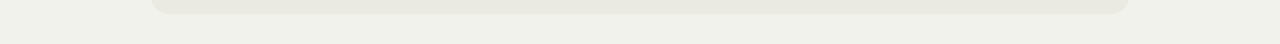
==== commit 8d50403a: "Backup 11/07/19" ====
--- a/Index.html
+++ b/Index.html
@@ -24,6 +24,7 @@
                     <li><a href="robinboyd.html">Robin Boyd</a></li>
                     <li><a href="description.html">Description</a></li>
                     <li><a href="historyandsignificance.html">History and Significance</a></li>
+                    <li><a href="gallery.html">Gallery</a></li>
                 </ul>
 
             </nav>
@@ -46,15 +47,20 @@
 
                 <p>Although it has undergone some alterations over the years, the building still displays key features of the <a href="https://en.wikipedia.org/wiki/Brutalist_architecture">brutalist</a> style with its large areas of blank wall and use off-form concrete, sloping structural fins and precast concrete non-loadbearing wall panels, precast fins for sun protection, and vertical slit windows. Churchill House displays a fairly restrained form in comparison with the major Canberra buildings that followed in this style: Cameron Offices, National Gallery of Australia and High Court of Australia.</p>
 
-                <img src="assets/images/churchill-house-19.edit.jpg" alt="Churchill Floor Plan" class="leftimg">
-                
-                </div>
-            
+
+            </div>
+
+            <div class="churchill-garden">
+
+<!--                <img src="assets/images/Churchill%20Garden.3.png">-->
+
+            </div>
+
             <div class="img-info-floor-plan">
-                
+
                 <div>"Churchill House Floor Plan" </div>
 
-                <a href="history.html">Churchill House Photographs</a>
+                <a href="gallery.html">Churchill House Gallery</a>
 
             </div>
 
--- a/assets/css/styles.css
+++ b/assets/css/styles.css
@@ -1,7 +1,7 @@
 @import url('https://fonts.googleapis.com/css?family=Lato|Montserrat|Nunito:400,600&display=swap');
 
 body {
-    background-color: #ebebe0;
+    background-color: #F2F2ED;
     color: #282828;
 
     /*    make sure you set family and size on body*/
@@ -14,6 +14,7 @@
 
 .mainlogo {
     width: 130px;
+    margin-left: 30px;
 
 }
 
@@ -90,6 +91,16 @@
     line-height: 50px;
 }
 
+.churchill-garden {
+ min-height: 400px;
+    background-image: url(../images/Churchill%20Garden.3.png);
+    background-repeat: no-repeat;
+    background-size: cover;
+    background-position: top;
+    border-radius: 20px;
+
+}
+
 /*anchor style*/
 
 /*color of defult link - untouched*/
@@ -128,7 +139,7 @@
 header {
     /*    background-color: firebrick;*/
     margin-bottom: 20px;
-    padding: 20px;
+/*    padding: 20px;*/
     /*    height: 180px;*/
     /*    width: 800px;*/
     /*    margin-left: 100px;*/
@@ -138,12 +149,13 @@
 
 nav {
     /*    background-color: dodgerblue;*/
-    background-color: #DFDFCF;
+    background-color: #EAEAE2;
     text-align: center;
     text-transform: uppercase;
-    border-radius: 20px;
+    border-radius: 15px;
     padding: 10px;
-    margin-top: 50px;
+    margin-top: 30px;
+    margin-bottom: 40px;
     /*        border: 2px outset #89751c;*/
     /*        width: 980px;*/
     /*    margin-left: 365px;*/
@@ -161,7 +173,7 @@
     letter-spacing: 0.5px;
     text-decoration: none;
     padding: 1px 10px;
-    margin: 1px 15px;
+    margin: 1px 6px;
     /*    padding: 10px 15px;*/
     /*    background-color: antiquewhite;*/
 
@@ -202,7 +214,7 @@
 
 Main {
     /*    background-color: darkolivegreen;*/
-    background-color: #DFDFCF;
+    background-color: #EAEAE2;
     overflow: auto;
     border-radius: 20px;
     text-align: left;
@@ -224,7 +236,7 @@
 }
 
 footer {
-    background-color: #DFDFCF;
+    background-color: #EAEAE2;
     text-align: center;
     border-radius: 20px;
     padding: 30px;
